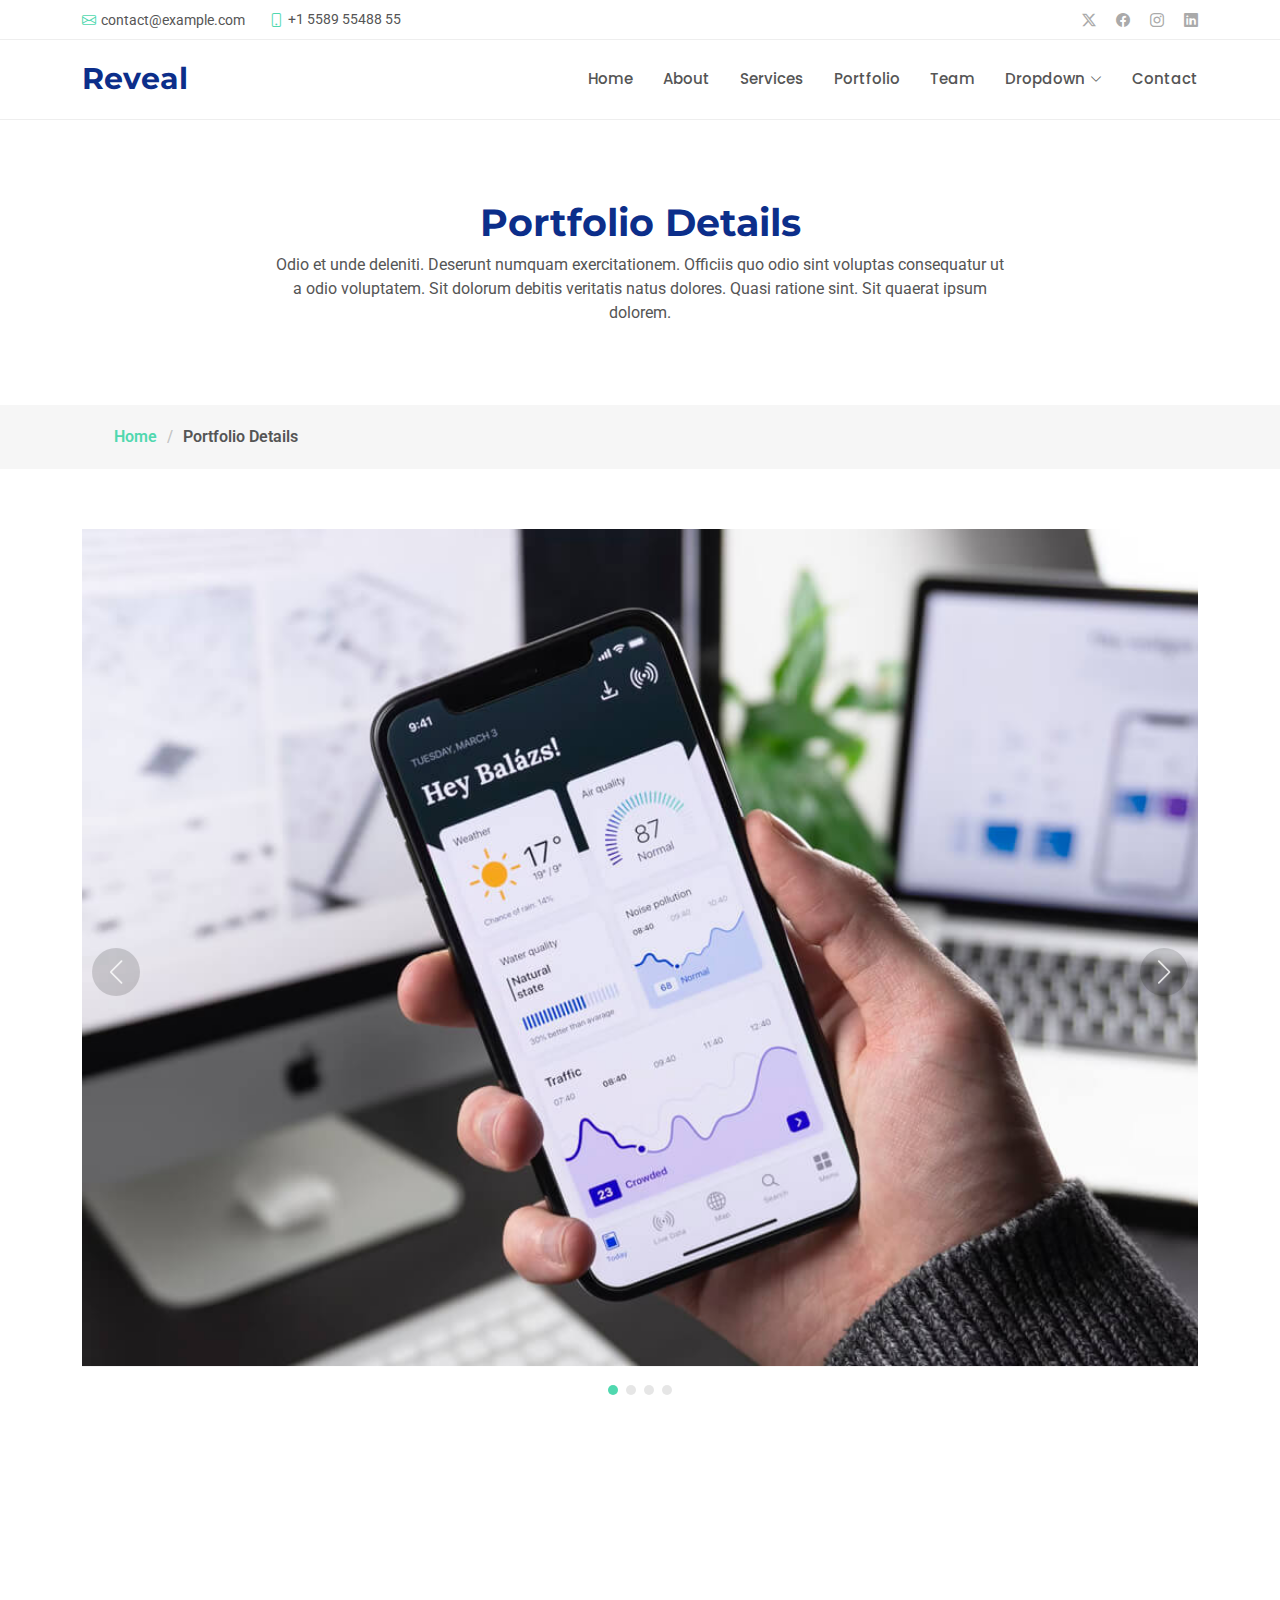
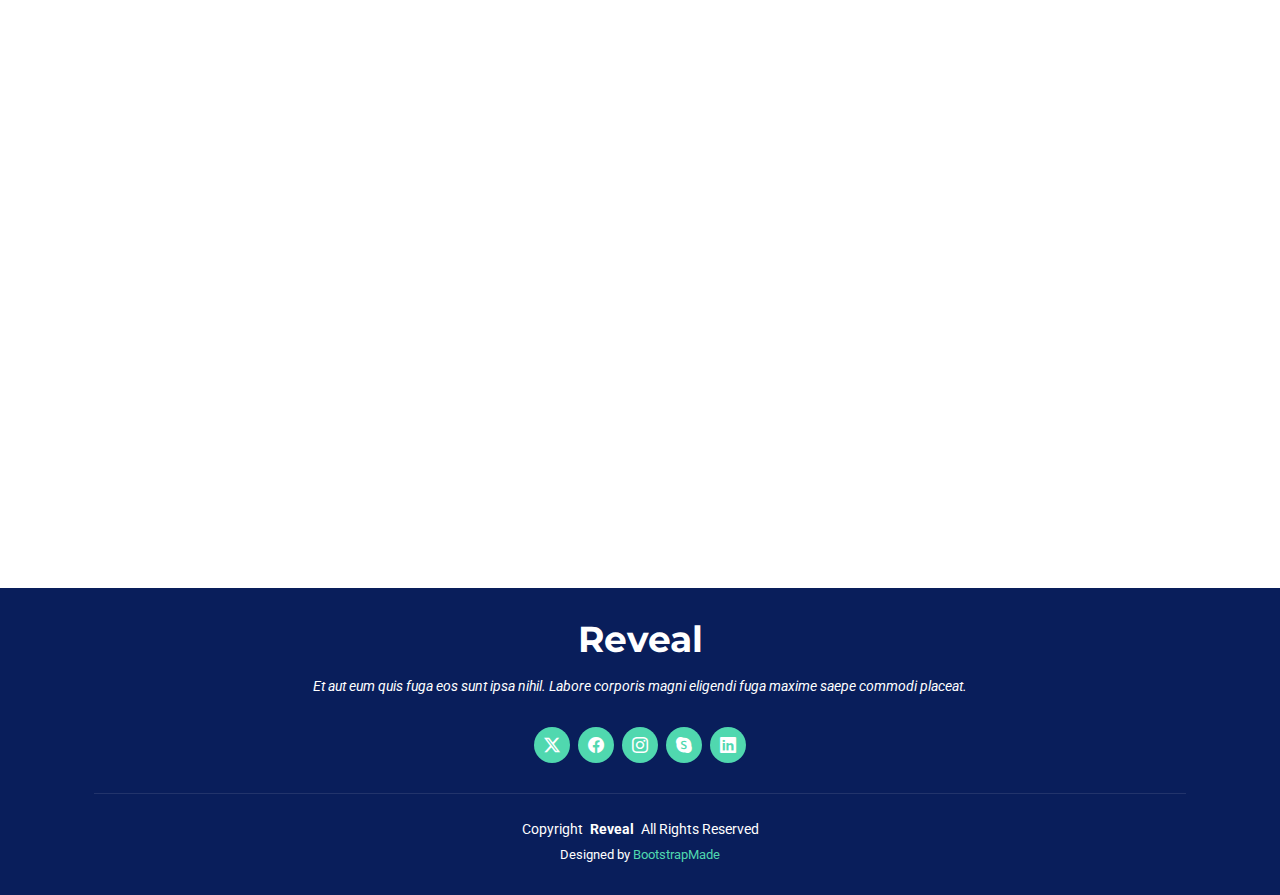
==== portfolio-details.html @ 4eb4ac0f "update" ====
<!DOCTYPE html>
<html lang="en">

<head>
  <meta charset="utf-8">
  <meta content="width=device-width, initial-scale=1.0" name="viewport">
  <title>Portfolio Details - Reveal Bootstrap Template</title>
  <meta name="description" content="">
  <meta name="keywords" content="">

  <!-- Favicons -->
  <link href="assets/img/favicon.png" rel="icon">
  <link href="assets/img/apple-touch-icon.png" rel="apple-touch-icon">

  <!-- Fonts -->
  <link href="https://fonts.googleapis.com" rel="preconnect">
  <link href="https://fonts.gstatic.com" rel="preconnect" crossorigin>
  <link href="https://fonts.googleapis.com/css2?family=Roboto:ital,wght@0,100;0,300;0,400;0,500;0,700;0,900;1,100;1,300;1,400;1,500;1,700;1,900&family=Montserrat:ital,wght@0,100;0,200;0,300;0,400;0,500;0,600;0,700;0,800;0,900;1,100;1,200;1,300;1,400;1,500;1,600;1,700;1,800;1,900&family=Poppins:ital,wght@0,100;0,200;0,300;0,400;0,500;0,600;0,700;0,800;0,900;1,100;1,200;1,300;1,400;1,500;1,600;1,700;1,800;1,900&display=swap" rel="stylesheet">

  <!-- Vendor CSS Files -->
  <link href="assets/vendor/bootstrap/css/bootstrap.min.css" rel="stylesheet">
  <link href="assets/vendor/bootstrap-icons/bootstrap-icons.css" rel="stylesheet">
  <link href="assets/vendor/aos/aos.css" rel="stylesheet">
  <link href="assets/vendor/swiper/swiper-bundle.min.css" rel="stylesheet">
  <link href="assets/vendor/glightbox/css/glightbox.min.css" rel="stylesheet">

  <!-- Main CSS File -->
  <link href="assets/css/main.css" rel="stylesheet">

  <!-- =======================================================
  * Template Name: Reveal
  * Template URL: https://bootstrapmade.com/reveal-bootstrap-corporate-template/
  * Updated: Aug 07 2024 with Bootstrap v5.3.3
  * Author: BootstrapMade.com
  * License: https://bootstrapmade.com/license/
  ======================================================== -->
</head>

<body class="portfolio-details-page">

  <header id="header" class="header sticky-top">

    <div class="topbar d-flex align-items-center">
      <div class="container d-flex justify-content-center justify-content-md-between">
        <div class="contact-info d-flex align-items-center">
          <i class="bi bi-envelope d-flex align-items-center"><a href="mailto:contact@example.com">contact@example.com</a></i>
          <i class="bi bi-phone d-flex align-items-center ms-4"><span>+1 5589 55488 55</span></i>
        </div>
        <div class="social-links d-none d-md-flex align-items-center">
          <a href="#" class="twitter"><i class="bi bi-twitter-x"></i></a>
          <a href="#" class="facebook"><i class="bi bi-facebook"></i></a>
          <a href="#" class="instagram"><i class="bi bi-instagram"></i></a>
          <a href="#" class="linkedin"><i class="bi bi-linkedin"></i></a>
        </div>
      </div>
    </div><!-- End Top Bar -->

    <div class="branding d-flex align-items-cente">

      <div class="container position-relative d-flex align-items-center justify-content-between">
        <a href="index.html" class="logo d-flex align-items-center">
          <!-- Uncomment the line below if you also wish to use an image logo -->
          <!-- <img src="assets/img/logo.png" alt=""> -->
          <h1 class="sitename">Reveal</h1>
        </a>

        <nav id="navmenu" class="navmenu">
          <ul>
            <li><a href="#hero">Home</a></li>
            <li><a href="#about">About</a></li>
            <li><a href="#services">Services</a></li>
            <li><a href="#portfolio">Portfolio</a></li>
            <li><a href="#team">Team</a></li>
            <li class="dropdown"><a href="#"><span>Dropdown</span> <i class="bi bi-chevron-down toggle-dropdown"></i></a>
              <ul>
                <li><a href="#">Dropdown 1</a></li>
                <li class="dropdown"><a href="#"><span>Deep Dropdown</span> <i class="bi bi-chevron-down toggle-dropdown"></i></a>
                  <ul>
                    <li><a href="#">Deep Dropdown 1</a></li>
                    <li><a href="#">Deep Dropdown 2</a></li>
                    <li><a href="#">Deep Dropdown 3</a></li>
                    <li><a href="#">Deep Dropdown 4</a></li>
                    <li><a href="#">Deep Dropdown 5</a></li>
                  </ul>
                </li>
                <li><a href="#">Dropdown 2</a></li>
                <li><a href="#">Dropdown 3</a></li>
                <li><a href="#">Dropdown 4</a></li>
              </ul>
            </li>
            <li><a href="#contact">Contact</a></li>
          </ul>
          <i class="mobile-nav-toggle d-xl-none bi bi-list"></i>
        </nav>

      </div>

    </div>

  </header>

  <main class="main">

    <!-- Page Title -->
    <div class="page-title" data-aos="fade">
      <div class="heading">
        <div class="container">
          <div class="row d-flex justify-content-center text-center">
            <div class="col-lg-8">
              <h1>Portfolio Details</h1>
              <p class="mb-0">Odio et unde deleniti. Deserunt numquam exercitationem. Officiis quo odio sint voluptas consequatur ut a odio voluptatem. Sit dolorum debitis veritatis natus dolores. Quasi ratione sint. Sit quaerat ipsum dolorem.</p>
            </div>
          </div>
        </div>
      </div>
      <nav class="breadcrumbs">
        <div class="container">
          <ol>
            <li><a href="index.html">Home</a></li>
            <li class="current">Portfolio Details</li>
          </ol>
        </div>
      </nav>
    </div><!-- End Page Title -->

    <!-- Portfolio Details Section -->
    <section id="portfolio-details" class="portfolio-details section">

      <div class="container" data-aos="fade-up">

        <div class="portfolio-details-slider swiper init-swiper">
          <script type="application/json" class="swiper-config">
            {
              "loop": true,
              "speed": 600,
              "autoplay": {
                "delay": 5000
              },
              "slidesPerView": "auto",
              "navigation": {
                "nextEl": ".swiper-button-next",
                "prevEl": ".swiper-button-prev"
              },
              "pagination": {
                "el": ".swiper-pagination",
                "type": "bullets",
                "clickable": true
              }
            }
          </script>
          <div class="swiper-wrapper align-items-center">

            <div class="swiper-slide">
              <img src="assets/img/portfolio/app-1.jpg" alt="">
            </div>

            <div class="swiper-slide">
              <img src="assets/img/portfolio/product-1.jpg" alt="">
            </div>

            <div class="swiper-slide">
              <img src="assets/img/portfolio/branding-1.jpg" alt="">
            </div>

            <div class="swiper-slide">
              <img src="assets/img/portfolio/books-1.jpg" alt="">
            </div>

          </div>
          <div class="swiper-button-prev"></div>
          <div class="swiper-button-next"></div>
          <div class="swiper-pagination"></div>
        </div>

        <div class="row justify-content-between gy-4 mt-4">

          <div class="col-lg-8" data-aos="fade-up">
            <div class="portfolio-description">
              <h2>This is an example of portfolio details</h2>
              <p>
                Autem ipsum nam porro corporis rerum. Quis eos dolorem eos itaque inventore commodi labore quia quia. Exercitationem repudiandae officiis neque suscipit non officia eaque itaque enim. Voluptatem officia accusantium nesciunt est omnis tempora consectetur dignissimos. Sequi nulla at esse enim cum deserunt eius.
              </p>
              <p>
                Amet consequatur qui dolore veniam voluptatem voluptatem sit. Non aspernatur atque natus ut cum nam et. Praesentium error dolores rerum minus sequi quia veritatis eum. Eos et doloribus doloremque nesciunt molestiae laboriosam.
              </p>

              <div class="testimonial-item">
                <p>
                  <i class="bi bi-quote quote-icon-left"></i>
                  <span>Export tempor illum tamen malis malis eram quae irure esse labore quem cillum quid cillum eram malis quorum velit fore eram velit sunt aliqua noster fugiat irure amet legam anim culpa.</span>
                  <i class="bi bi-quote quote-icon-right"></i>
                </p>
                <div>
                  <img src="assets/img/testimonials/testimonials-2.jpg" class="testimonial-img" alt="">
                  <h3>Sara Wilsson</h3>
                  <h4>Designer</h4>
                </div>
              </div>

              <p>
                Impedit ipsum quae et aliquid doloribus et voluptatem quasi. Perspiciatis occaecati earum et magnam animi. Quibusdam non qui ea vitae suscipit vitae sunt. Repudiandae incidunt cumque minus deserunt assumenda tempore. Delectus voluptas necessitatibus est.
              </p>

              <p>
                Sunt voluptatum sapiente facilis quo odio aut ipsum repellat debitis. Molestiae et autem libero. Explicabo et quod necessitatibus similique quis dolor eum. Numquam eaque praesentium rem et qui nesciunt.
              </p>

            </div>
          </div>

          <div class="col-lg-3" data-aos="fade-up" data-aos-delay="100">
            <div class="portfolio-info">
              <h3>Project information</h3>
              <ul>
                <li><strong>Category</strong> Web design</li>
                <li><strong>Client</strong> ASU Company</li>
                <li><strong>Project date</strong> 01 March, 2020</li>
                <li><strong>Project URL</strong> <a href="#">www.example.com</a></li>
                <li><a href="#" class="btn-visit align-self-start">Visit Website</a></li>
              </ul>
            </div>
          </div>

        </div>

      </div>

    </section><!-- /Portfolio Details Section -->

  </main>

  <footer id="footer" class="footer dark-background">
    <div class="container">
      <h3 class="sitename">Reveal</h3>
      <p>Et aut eum quis fuga eos sunt ipsa nihil. Labore corporis magni eligendi fuga maxime saepe commodi placeat.</p>
      <div class="social-links d-flex justify-content-center">
        <a href=""><i class="bi bi-twitter-x"></i></a>
        <a href=""><i class="bi bi-facebook"></i></a>
        <a href=""><i class="bi bi-instagram"></i></a>
        <a href=""><i class="bi bi-skype"></i></a>
        <a href=""><i class="bi bi-linkedin"></i></a>
      </div>
      <div class="container">
        <div class="copyright">
          <span>Copyright</span> <strong class="px-1 sitename">Reveal</strong> <span>All Rights Reserved</span>
        </div>
        <div class="credits">
          <!-- All the links in the footer should remain intact. -->
          <!-- You can delete the links only if you've purchased the pro version. -->
          <!-- Licensing information: https://bootstrapmade.com/license/ -->
          <!-- Purchase the pro version with working PHP/AJAX contact form: [buy-url] -->
          Designed by <a href="https://bootstrapmade.com/">BootstrapMade</a>
        </div>
      </div>
    </div>
  </footer>

  <!-- Scroll Top -->
  <a href="#" id="scroll-top" class="scroll-top d-flex align-items-center justify-content-center"><i class="bi bi-arrow-up-short"></i></a>

  <!-- Preloader -->
  <div id="preloader"></div>

  <!-- Vendor JS Files -->
  <script src="assets/vendor/bootstrap/js/bootstrap.bundle.min.js"></script>
  <script src="assets/vendor/php-email-form/validate.js"></script>
  <script src="assets/vendor/aos/aos.js"></script>
  <script src="assets/vendor/swiper/swiper-bundle.min.js"></script>
  <script src="assets/vendor/glightbox/js/glightbox.min.js"></script>
  <script src="assets/vendor/imagesloaded/imagesloaded.pkgd.min.js"></script>
  <script src="assets/vendor/isotope-layout/isotope.pkgd.min.js"></script>

  <!-- Main JS File -->
  <script src="assets/js/main.js"></script>

</body>

</html>
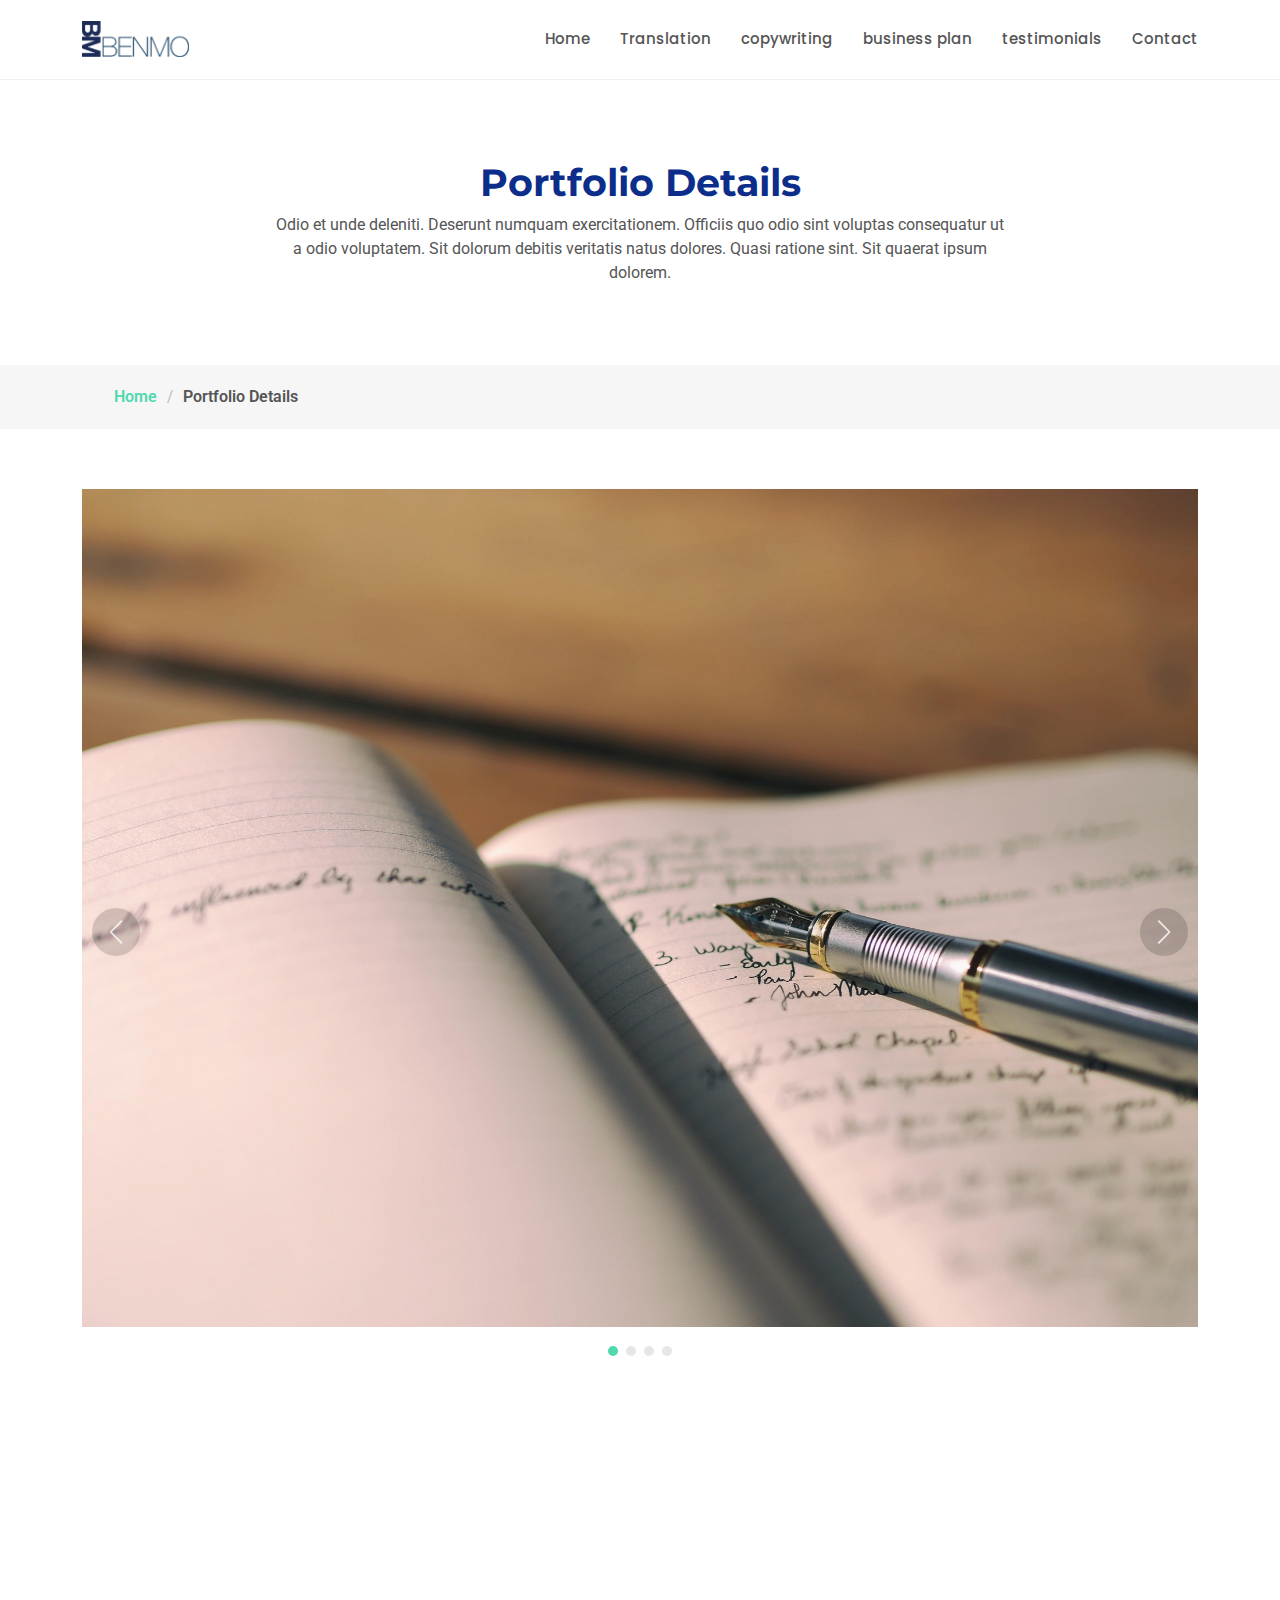
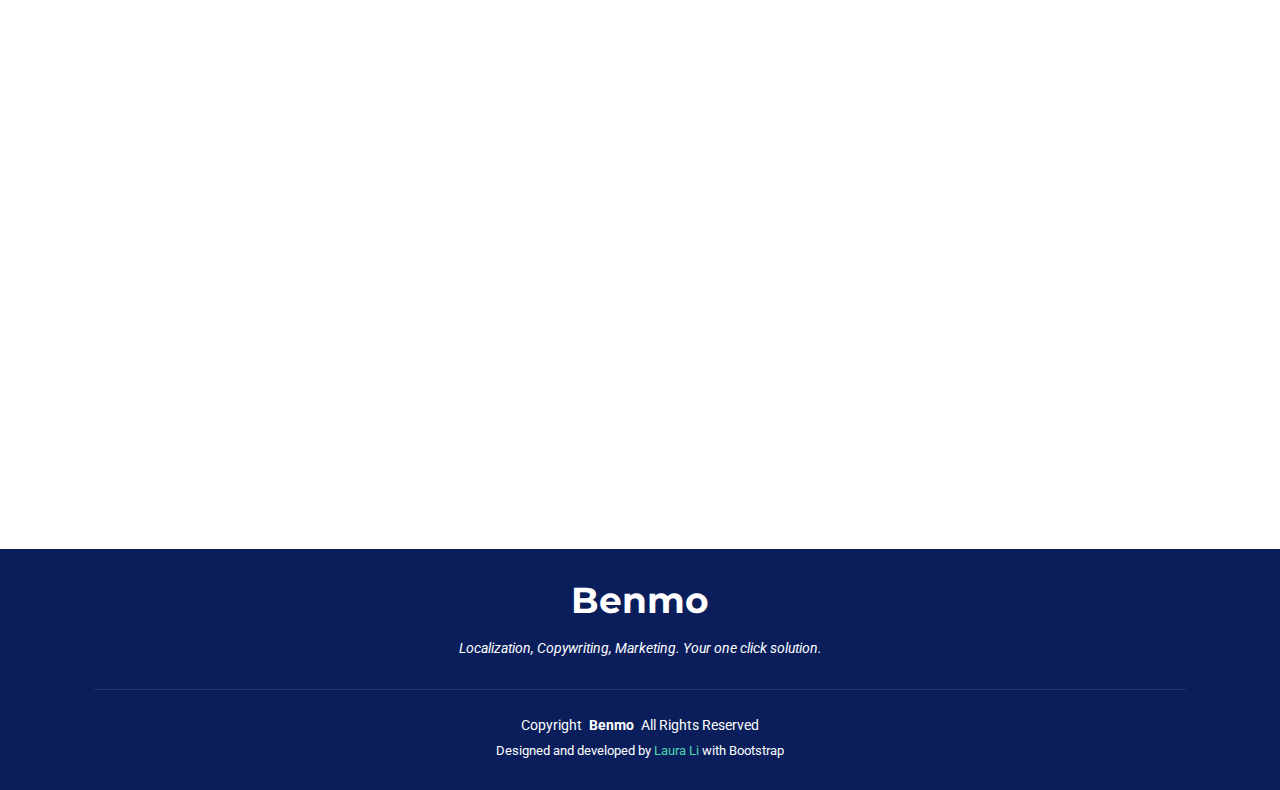
==== commit fd5385d5: "updates" ====
--- a/portfolio-details.html
+++ b/portfolio-details.html
@@ -26,52 +26,30 @@
 
   <!-- Main CSS File -->
   <link href="assets/css/main.css" rel="stylesheet">
-
-  <!-- =======================================================
-  * Template Name: Reveal
-  * Template URL: https://bootstrapmade.com/reveal-bootstrap-corporate-template/
-  * Updated: Aug 07 2024 with Bootstrap v5.3.3
-  * Author: BootstrapMade.com
-  * License: https://bootstrapmade.com/license/
-  ======================================================== -->
 </head>
 
 <body class="portfolio-details-page">
 
   <header id="header" class="header sticky-top">
-
-    <div class="topbar d-flex align-items-center">
-      <div class="container d-flex justify-content-center justify-content-md-between">
-        <div class="contact-info d-flex align-items-center">
-          <i class="bi bi-envelope d-flex align-items-center"><a href="mailto:contact@example.com">contact@example.com</a></i>
-          <i class="bi bi-phone d-flex align-items-center ms-4"><span>+1 5589 55488 55</span></i>
-        </div>
-        <div class="social-links d-none d-md-flex align-items-center">
-          <a href="#" class="twitter"><i class="bi bi-twitter-x"></i></a>
-          <a href="#" class="facebook"><i class="bi bi-facebook"></i></a>
-          <a href="#" class="instagram"><i class="bi bi-instagram"></i></a>
-          <a href="#" class="linkedin"><i class="bi bi-linkedin"></i></a>
-        </div>
-      </div>
-    </div><!-- End Top Bar -->
 
     <div class="branding d-flex align-items-cente">
 
       <div class="container position-relative d-flex align-items-center justify-content-between">
         <a href="index.html" class="logo d-flex align-items-center">
           <!-- Uncomment the line below if you also wish to use an image logo -->
-          <!-- <img src="assets/img/logo.png" alt=""> -->
-          <h1 class="sitename">Reveal</h1>
+          <img src="assets/img/logo.png" alt="">
+          <!-- <h1 class="sitename">Benmo</h1> -->
         </a>
 
         <nav id="navmenu" class="navmenu">
           <ul>
-            <li><a href="#hero">Home</a></li>
-            <li><a href="#about">About</a></li>
-            <li><a href="#services">Services</a></li>
-            <li><a href="#portfolio">Portfolio</a></li>
-            <li><a href="#team">Team</a></li>
-            <li class="dropdown"><a href="#"><span>Dropdown</span> <i class="bi bi-chevron-down toggle-dropdown"></i></a>
+            <li><a href="index.html">Home</a></li>
+            <li><a href="index.html#translation">Translation</a></li>
+            <li><a href="index.html#copywriting">copywriting</a></li>
+            <li><a href="index.html#business_plan">business plan</a></li>
+            <li><a href="index.html#testimonials">testimonials</a></li>
+
+           <!--  <li class="dropdown"><a href="#"><span>Dropdown</span> <i class="bi bi-chevron-down toggle-dropdown"></i></a>
               <ul>
                 <li><a href="#">Dropdown 1</a></li>
                 <li class="dropdown"><a href="#"><span>Deep Dropdown</span> <i class="bi bi-chevron-down toggle-dropdown"></i></a>
@@ -86,9 +64,9 @@
                 <li><a href="#">Dropdown 2</a></li>
                 <li><a href="#">Dropdown 3</a></li>
                 <li><a href="#">Dropdown 4</a></li>
-              </ul>
+              </ul> -->
             </li>
-            <li><a href="#contact">Contact</a></li>
+            <li><a href="index.html#contact">Contact</a></li>
           </ul>
           <i class="mobile-nav-toggle d-xl-none bi bi-list"></i>
         </nav>
@@ -231,25 +209,15 @@
 
   <footer id="footer" class="footer dark-background">
     <div class="container">
-      <h3 class="sitename">Reveal</h3>
-      <p>Et aut eum quis fuga eos sunt ipsa nihil. Labore corporis magni eligendi fuga maxime saepe commodi placeat.</p>
-      <div class="social-links d-flex justify-content-center">
-        <a href=""><i class="bi bi-twitter-x"></i></a>
-        <a href=""><i class="bi bi-facebook"></i></a>
-        <a href=""><i class="bi bi-instagram"></i></a>
-        <a href=""><i class="bi bi-skype"></i></a>
-        <a href=""><i class="bi bi-linkedin"></i></a>
-      </div>
+      <h3 class="sitename">Benmo</h3>
+      <p>Localization, Copywriting, Marketing. Your one click solution.</p>
+
       <div class="container">
         <div class="copyright">
-          <span>Copyright</span> <strong class="px-1 sitename">Reveal</strong> <span>All Rights Reserved</span>
+          <span>Copyright</span> <strong class="px-1 sitename">Benmo</strong> <span>All Rights Reserved</span>
         </div>
         <div class="credits">
-          <!-- All the links in the footer should remain intact. -->
-          <!-- You can delete the links only if you've purchased the pro version. -->
-          <!-- Licensing information: https://bootstrapmade.com/license/ -->
-          <!-- Purchase the pro version with working PHP/AJAX contact form: [buy-url] -->
-          Designed by <a href="https://bootstrapmade.com/">BootstrapMade</a>
+          Designed and developed by <a href="https://laurali.ca/">Laura Li</a> with Bootstrap
         </div>
       </div>
     </div>
--- a/assets/css/main.css
+++ b/assets/css/main.css
@@ -807,7 +807,7 @@
 
 .hero .carousel-item::before {
   content: "";
-  background-color: color-mix(in srgb, var(--background-color), transparent 30%);
+  background-color: color-mix(in srgb, var(--background-color), transparent 18%);
   position: absolute;
   inset: 0;
   z-index: 2;
